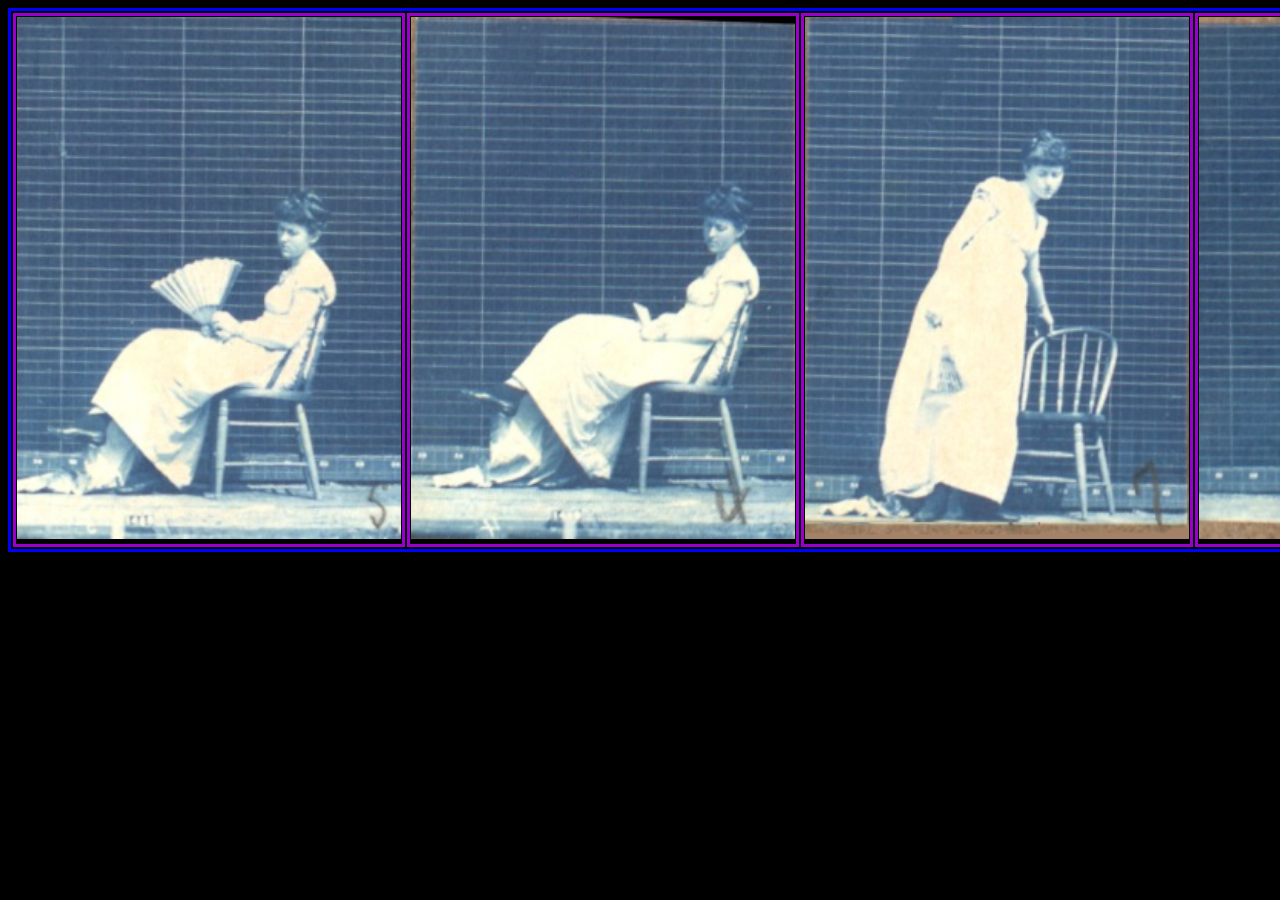
==== index.html @ aa5f5b79 "Update index.html" ====
<!doctype html>
<html lang="en-US">
<head>
  <title>Project #1</title>
  <link href="css/resequencing.css" rel="stylesheet">
</head>
<body>
  <table>
    <tr>
      <td>
        <img src="images/file_1.png">
      </td>
      <td>
        <img src="images/file_2.png">
      </td>
      <td>
        <img src="images/file_3.png">
      </td>
      <td>
        <img src="images/file_4.png">
      </td>
      <td>
        &nbsp;
      </td>
    </tr>
  </table>
  <script src="resequencing.js"></script>
</body>

</html>
---- css/resequencing.css ----
body { 
  background-color: black;  
}

table { 
  border: 3px solid rgb(0,0,255); 
}

td { 
  border: 3px solid #9900cc; 
}

img {
 width: 30vw; 
}

.wide { 
  width: 100%; 
}

.square { 
  background-image: url("img/cyano_horse2.png");
  background-size: auto 25%;
}
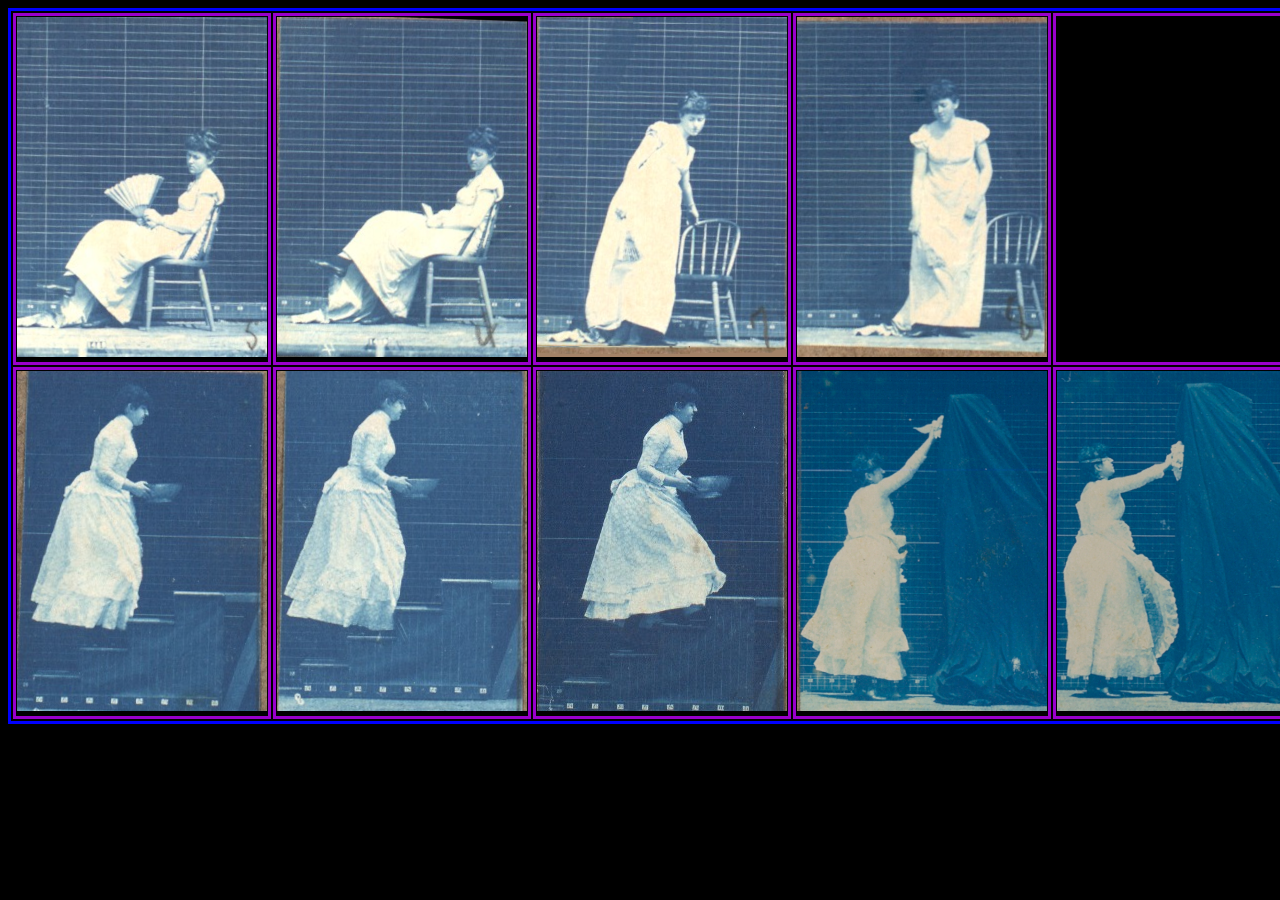
==== commit 6d72b40f: "Update index.html" ====
--- a/index.html
+++ b/index.html
@@ -23,6 +23,26 @@
         &nbsp;
       </td>
     </tr>
+    <tr>
+      <td>
+        <img src="images/file_5.png">
+      </td>
+      <td>
+        <img src="images/file_6.png">
+      </td>
+      <td>
+        <img src="images/file_7.png">
+      </td>
+      <td>
+        <img src="images/file_8.png">
+      </td>
+      <td>
+        <img src="images/file_9.png">
+      </td>
+      <td>
+        &nbsp;
+      </td>
+    </tr>
   </table>
   <script src="resequencing.js"></script>
 </body>
--- a/css/resequencing.css
+++ b/css/resequencing.css
@@ -9,16 +9,3 @@
 td { 
   border: 3px solid #9900cc; 
 }
-
-img {
- width: 30vw; 
-}
-
-.wide { 
-  width: 100%; 
-}
-
-.square { 
-  background-image: url("img/cyano_horse2.png");
-  background-size: auto 25%;
-}
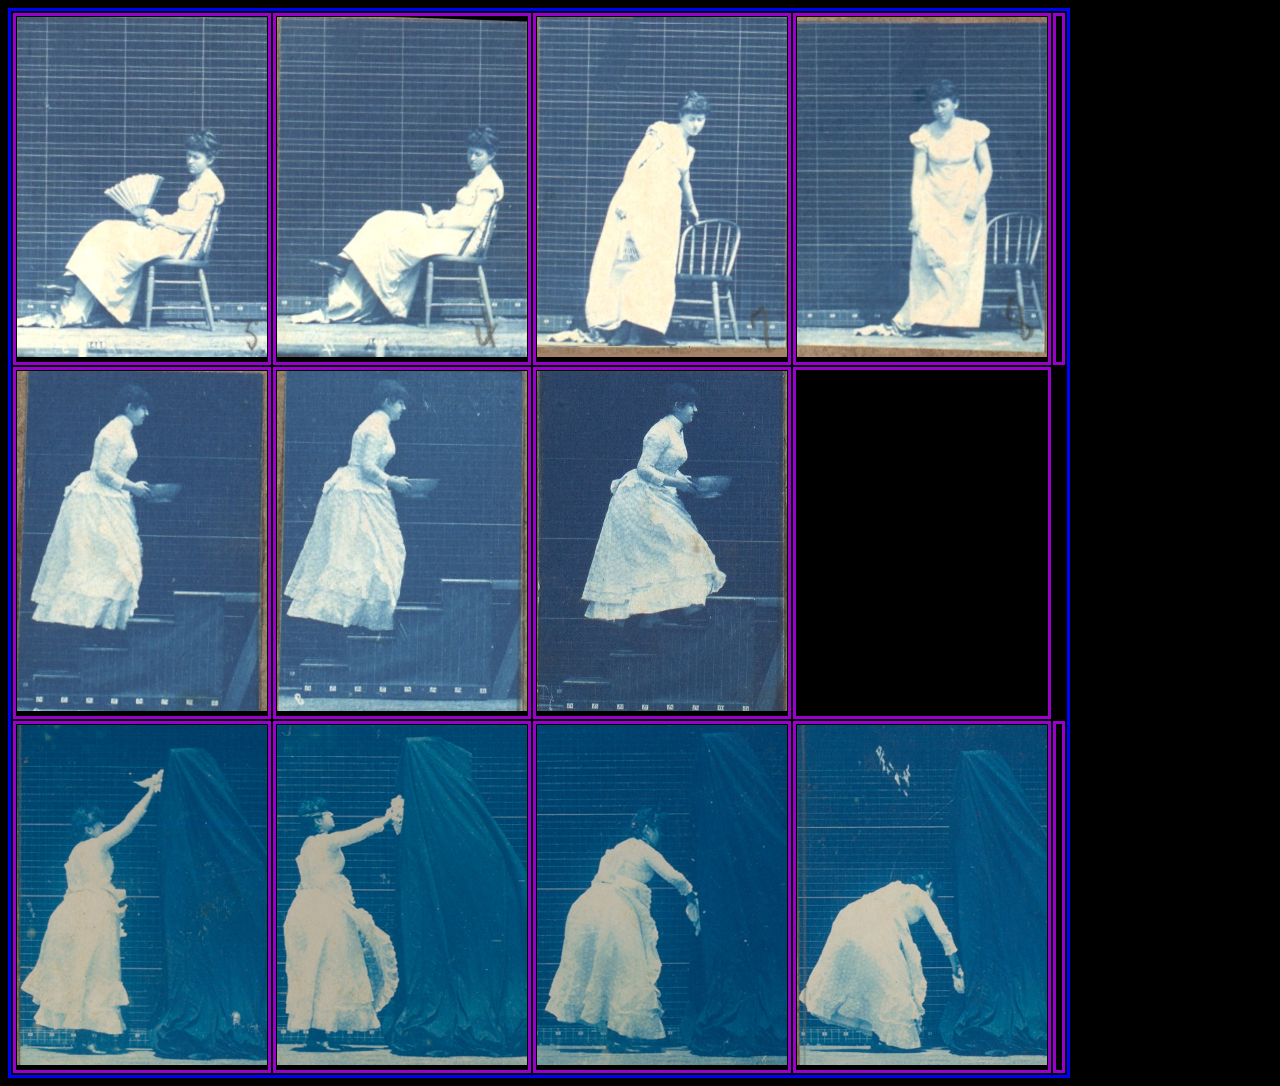
==== commit 91adf1cf: "Update index.html" ====
--- a/index.html
+++ b/index.html
@@ -34,10 +34,21 @@
         <img src="images/file_7.png">
       </td>
       <td>
+        &nbsp;
+      </td>
+    </tr>
+    <tr>
+      <td>
         <img src="images/file_8.png">
       </td>
       <td>
         <img src="images/file_9.png">
+      </td>
+      <td>
+        <img src="images/file_10.png">
+      </td>
+      <td>
+        <img src="images/file_11.png">
       </td>
       <td>
         &nbsp;
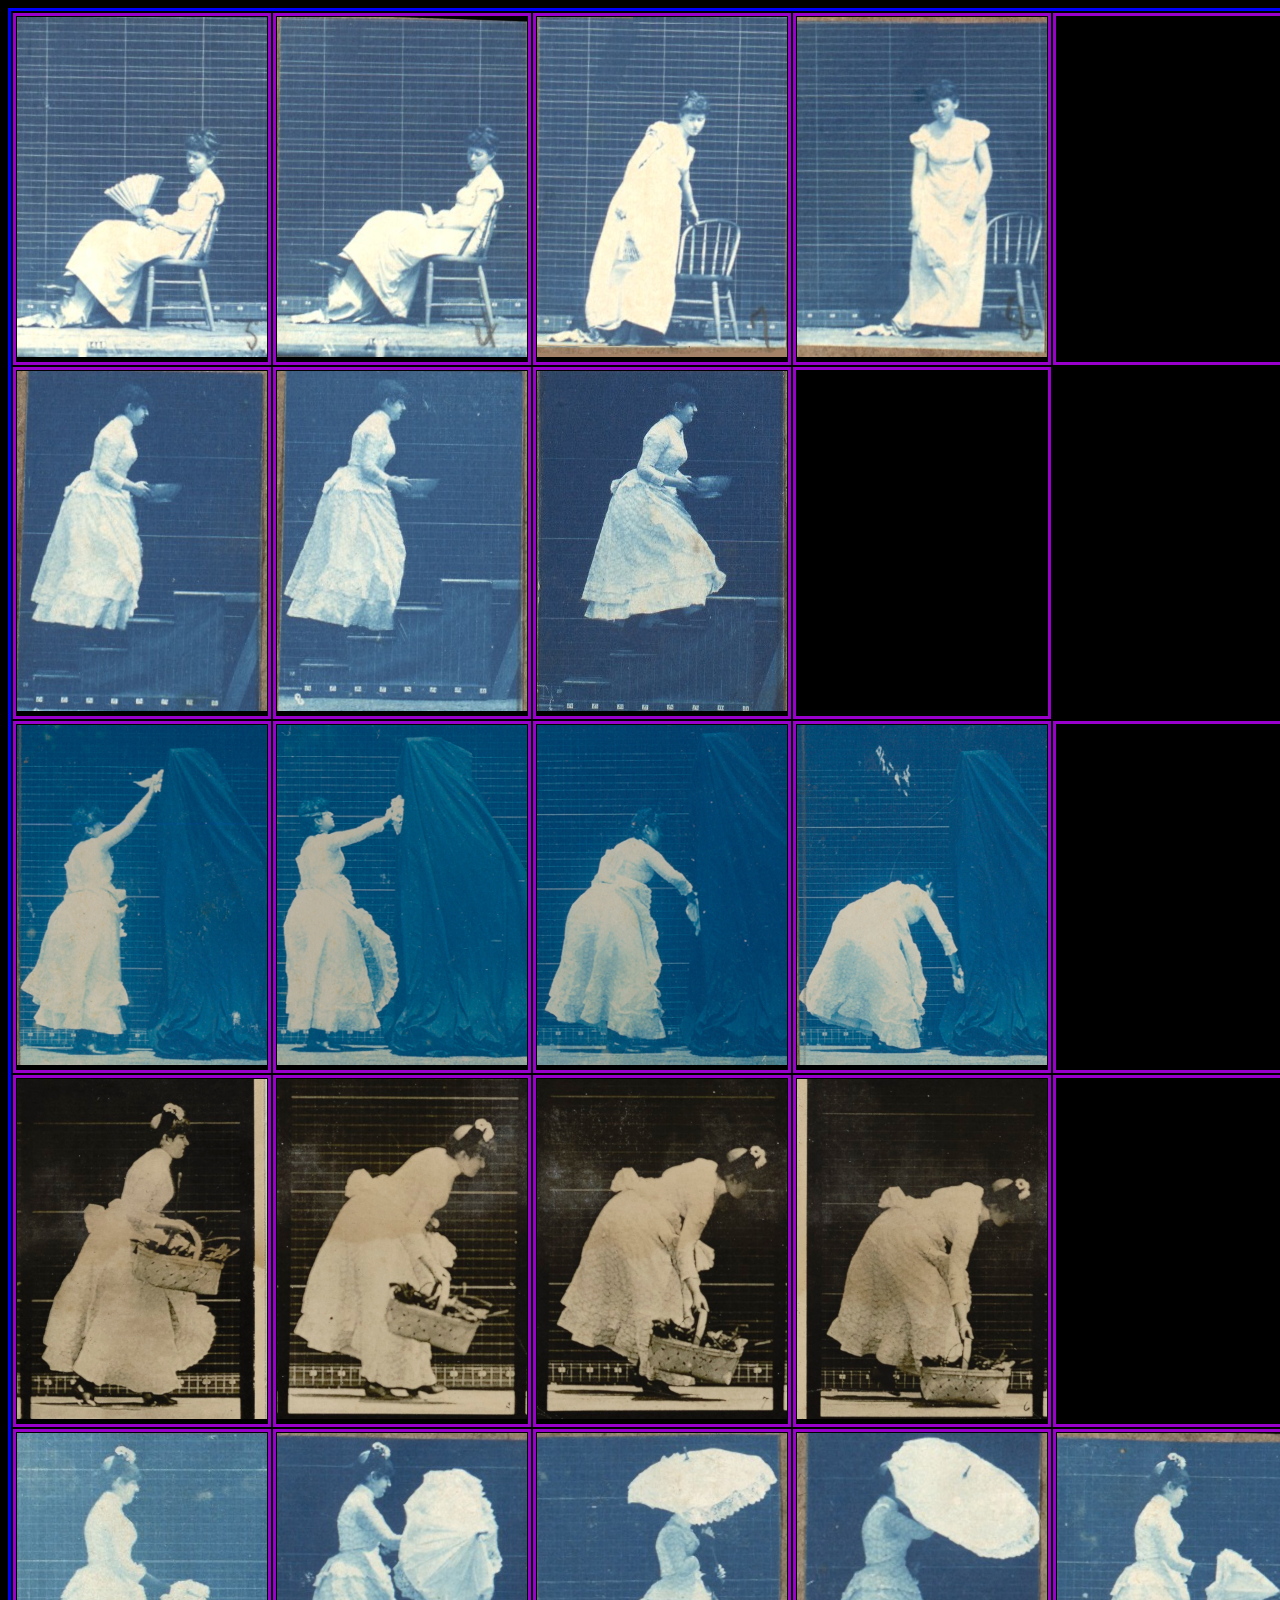
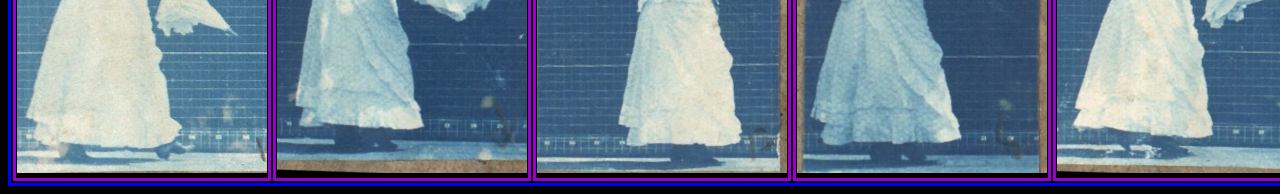
==== commit 05aaae29: "Update index.html" ====
--- a/index.html
+++ b/index.html
@@ -54,6 +54,43 @@
         &nbsp;
       </td>
     </tr>
+    <tr>
+      <td>
+        <img src="images/file_12.png">
+      </td>
+      <td>
+        <img src="images/file_13.png">
+      </td>
+      <td>
+        <img src="images/file_14.png">
+      </td>
+      <td>
+        <img src="images/file_15.png">
+      </td>
+      <td>
+        &nbsp;
+      </td>
+    </tr>
+    <tr>
+      <td>
+        <img src="images/file_16.png">
+      </td>
+      <td>
+        <img src="images/file_17.png">
+      </td>
+      <td>
+        <img src="images/file_18.png">
+      </td>
+      <td>
+        <img src="images/file_19.png">
+      </td>
+      <td>
+        <img src="images/file_20.png">
+      </td>
+      <td>
+        &nbsp;
+      </td>
+    </tr>
   </table>
   <script src="resequencing.js"></script>
 </body>
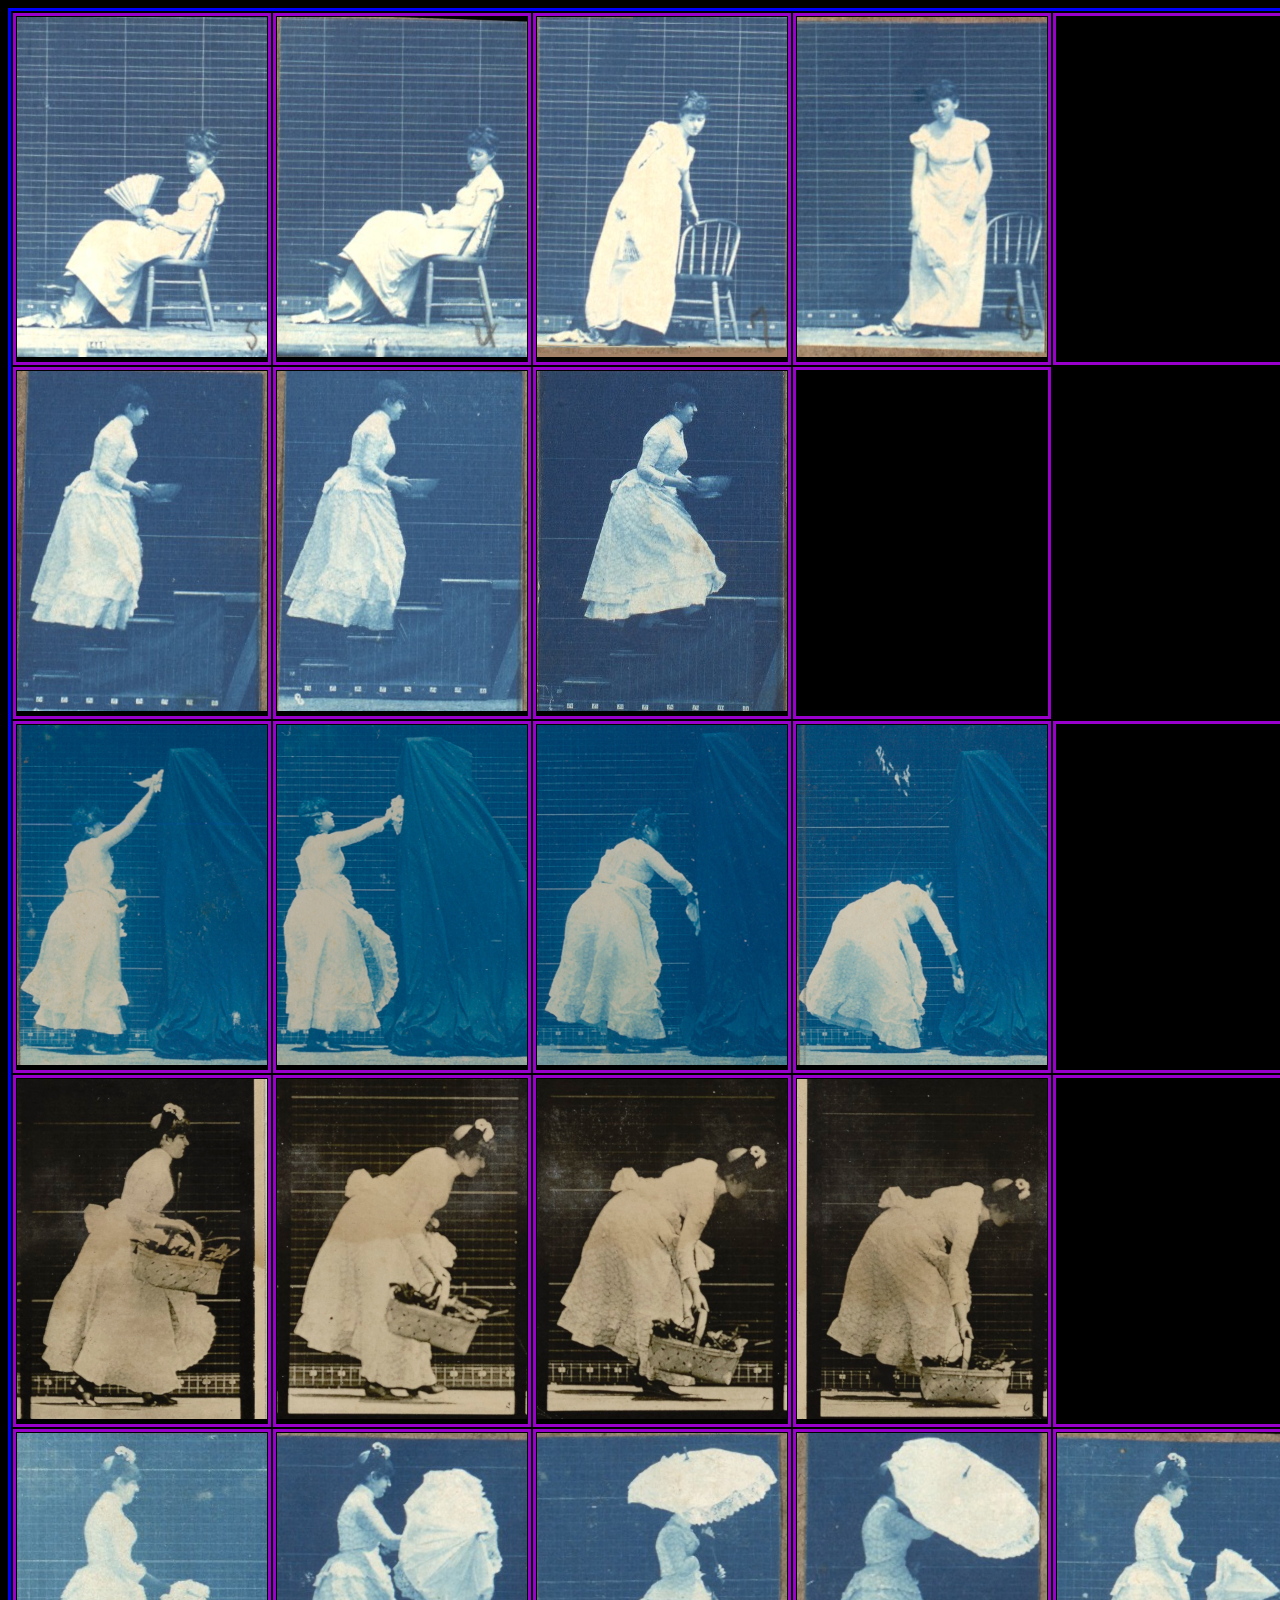
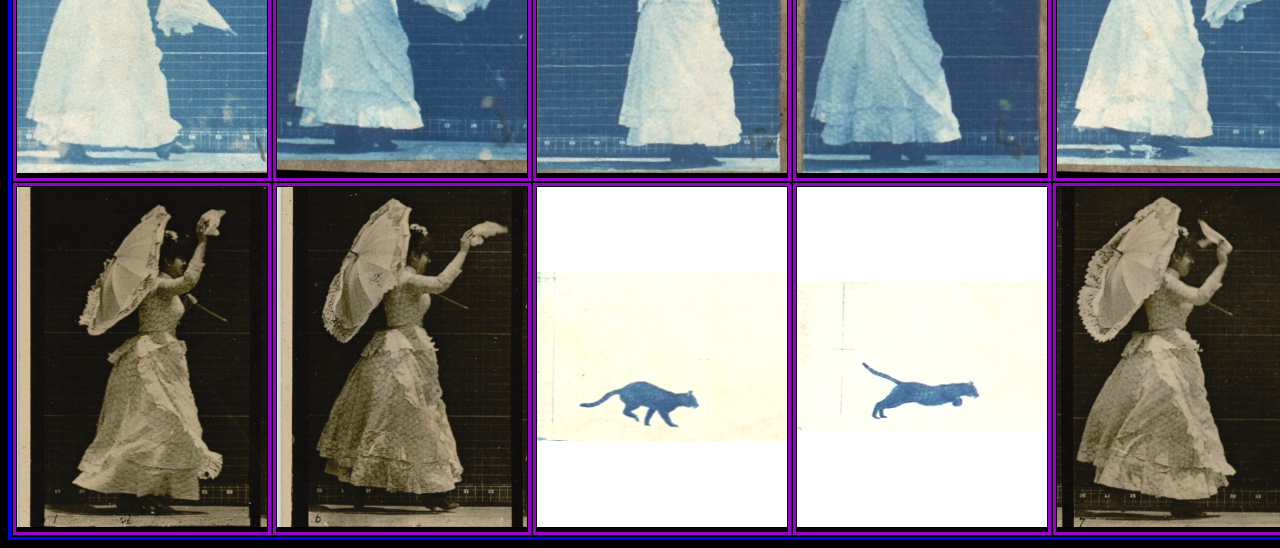
==== commit ecf19d55: "Update index.html" ====
--- a/index.html
+++ b/index.html
@@ -91,6 +91,26 @@
         &nbsp;
       </td>
     </tr>
+    <tr>
+      <td>
+        <img src="images/file_21.png">
+      </td>
+      <td>
+        <img src="images/file_22.png">
+      </td>
+      <td>
+        <img src="images/file_23.png">
+      </td>
+      <td>
+        <img src="images/file_24.png">
+      </td>
+      <td>
+        <img src="images/file_25.png">
+      </td>
+      <td>
+        &nbsp;
+      </td>
+    </tr>
   </table>
   <script src="resequencing.js"></script>
 </body>
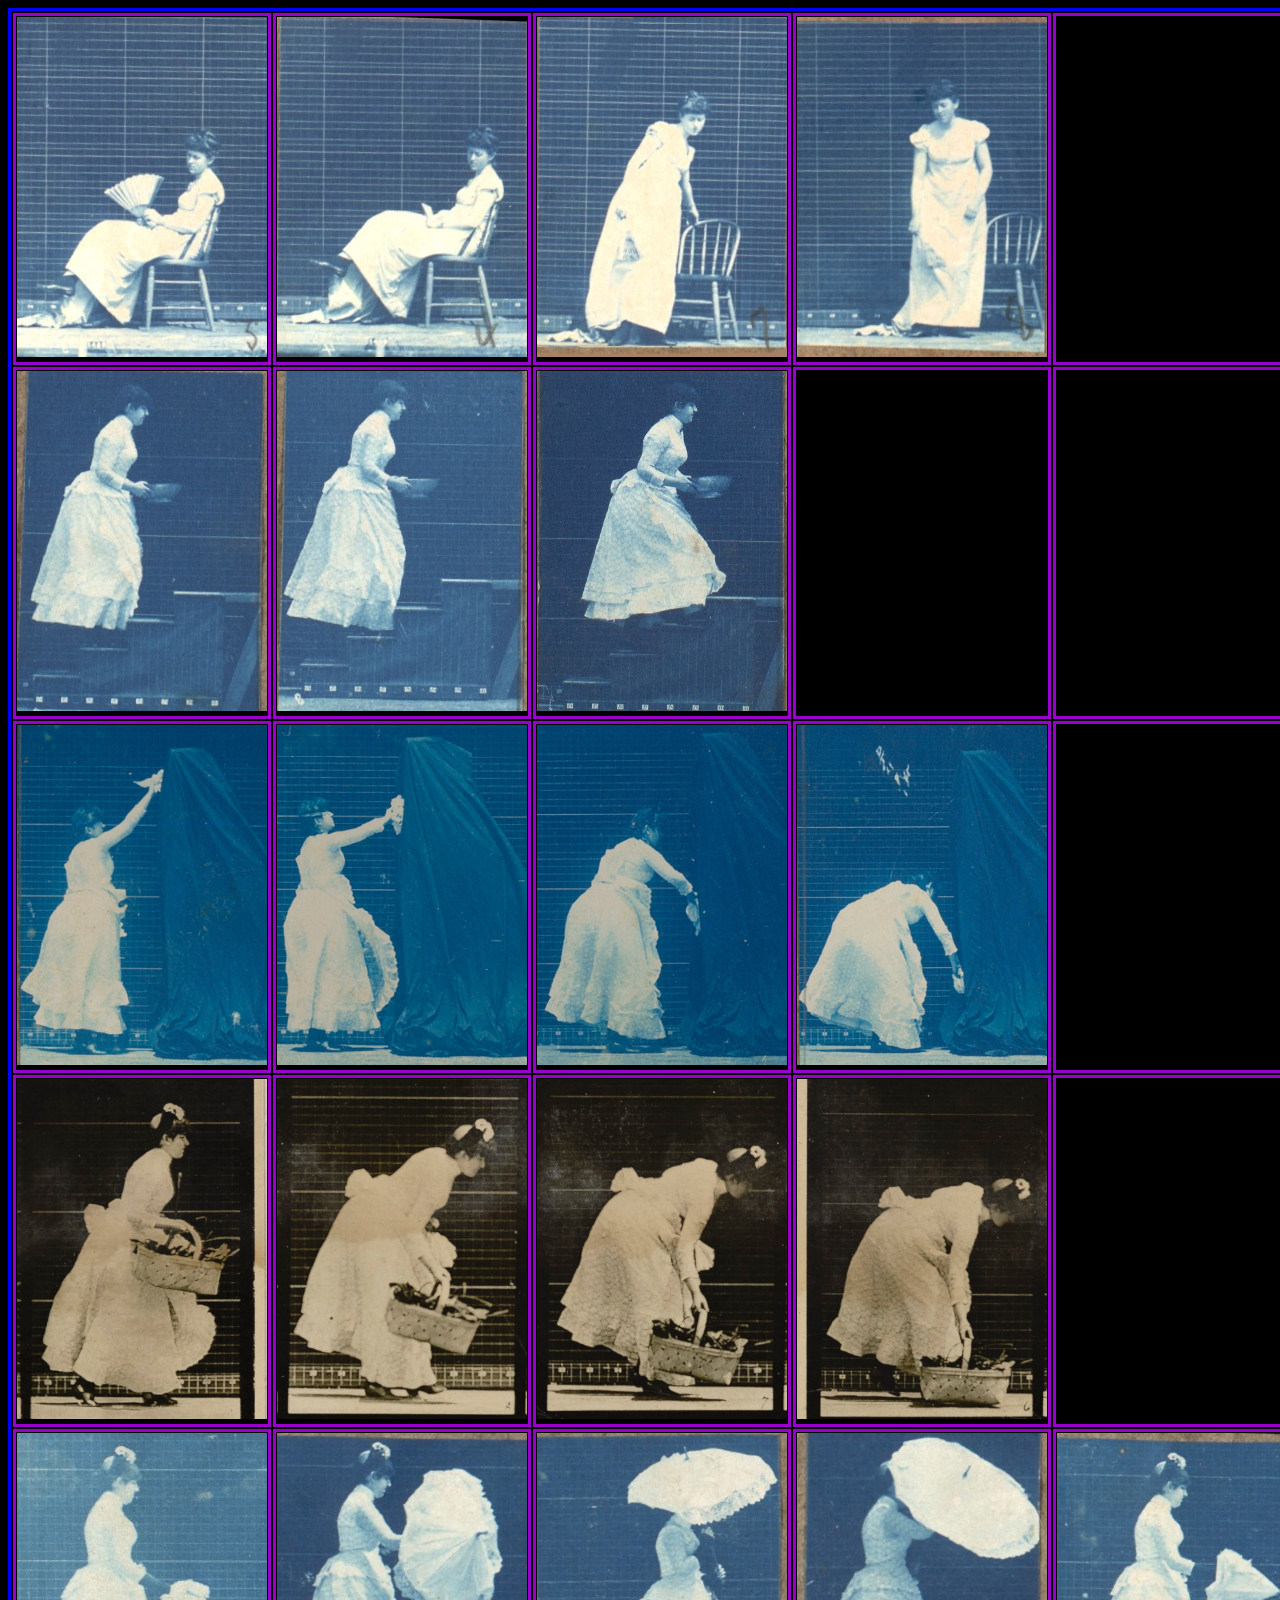
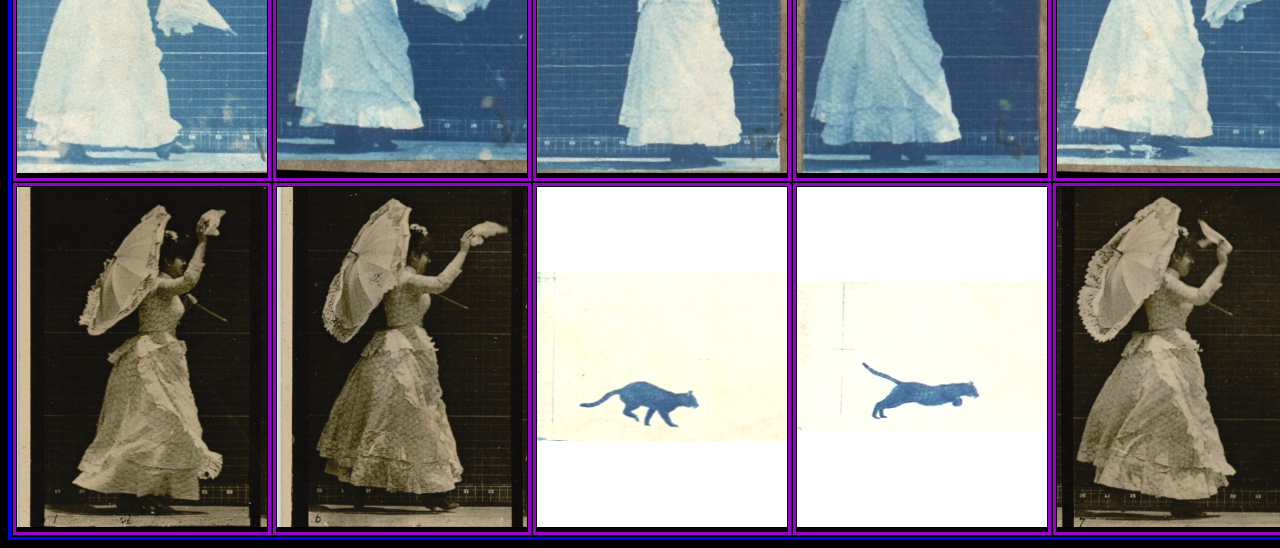
==== commit 7e2245d3: "Update index.html" ====
--- a/index.html
+++ b/index.html
@@ -32,6 +32,9 @@
       </td>
       <td>
         <img src="images/file_7.png">
+      </td>
+      <td>
+        &nbsp;
       </td>
       <td>
         &nbsp;
@@ -87,9 +90,6 @@
       <td>
         <img src="images/file_20.png">
       </td>
-      <td>
-        &nbsp;
-      </td>
     </tr>
     <tr>
       <td>
@@ -107,9 +107,6 @@
       <td>
         <img src="images/file_25.png">
       </td>
-      <td>
-        &nbsp;
-      </td>
     </tr>
   </table>
   <script src="resequencing.js"></script>
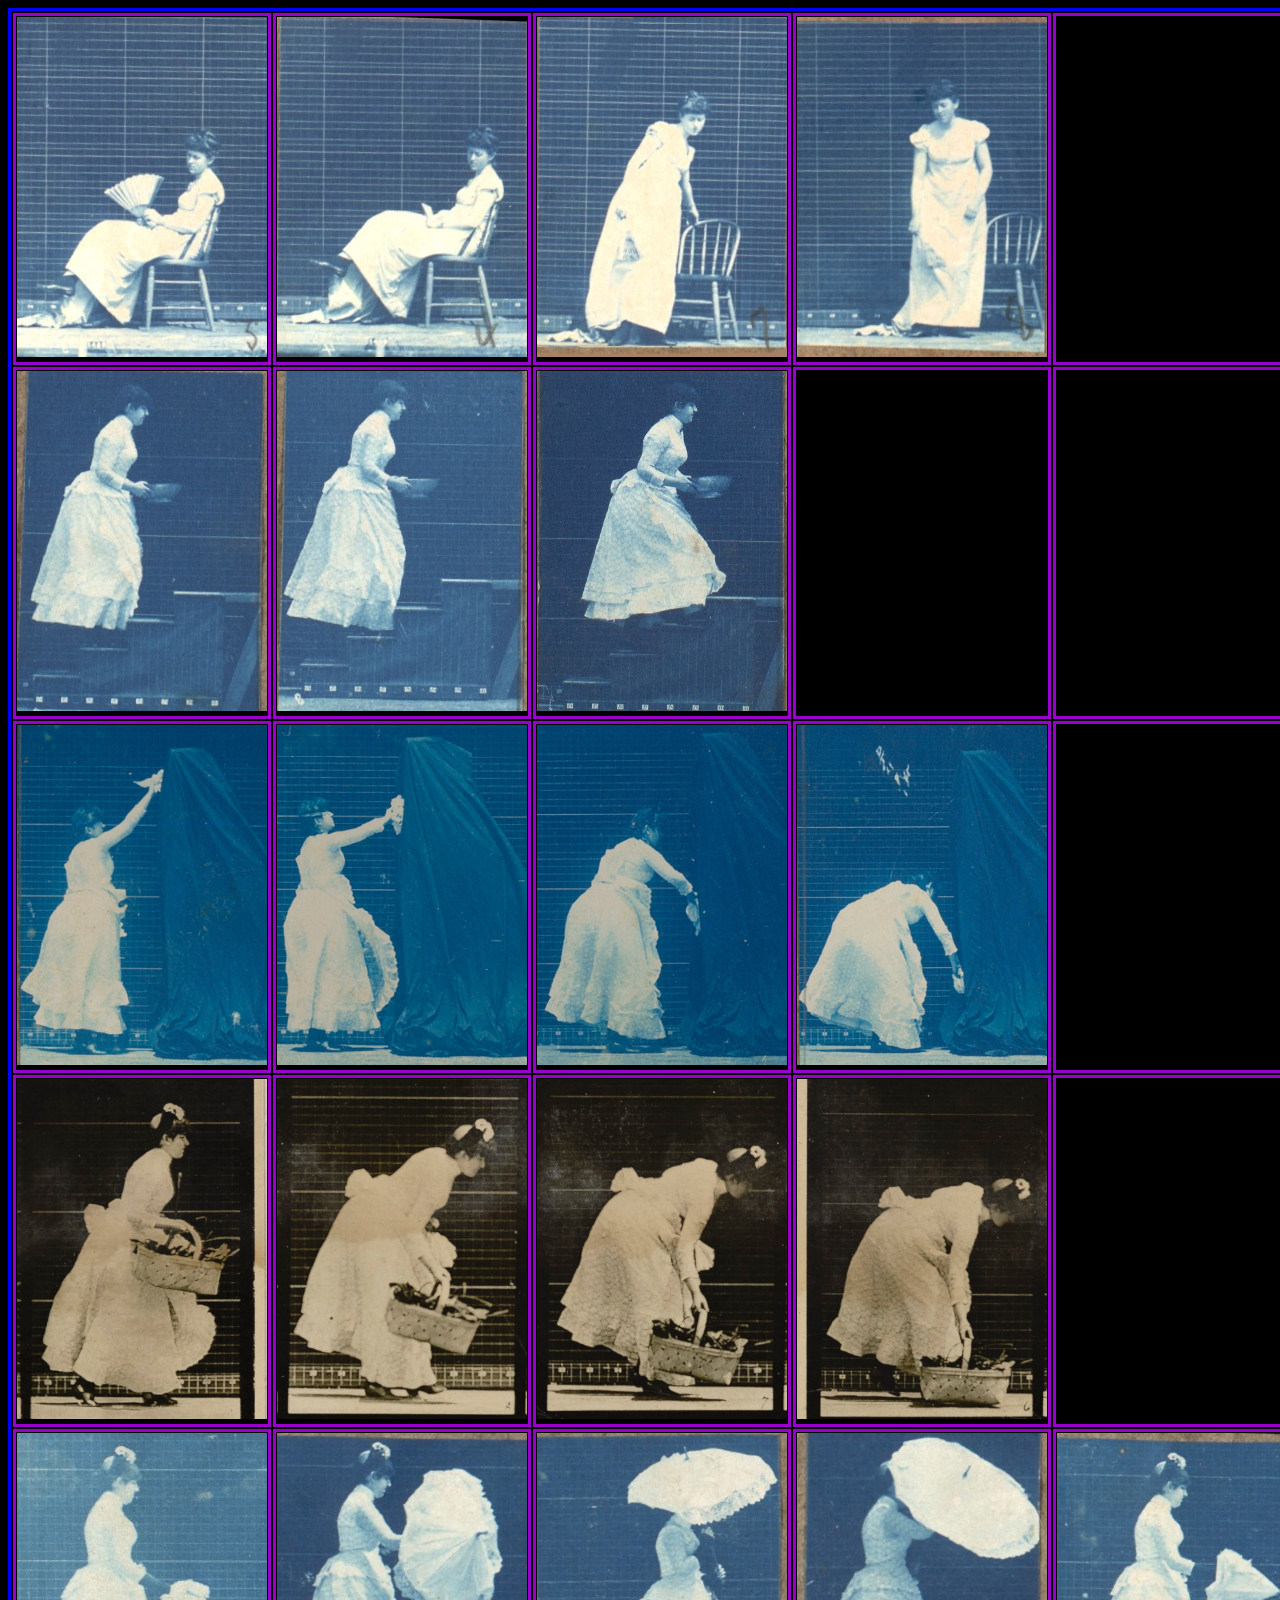
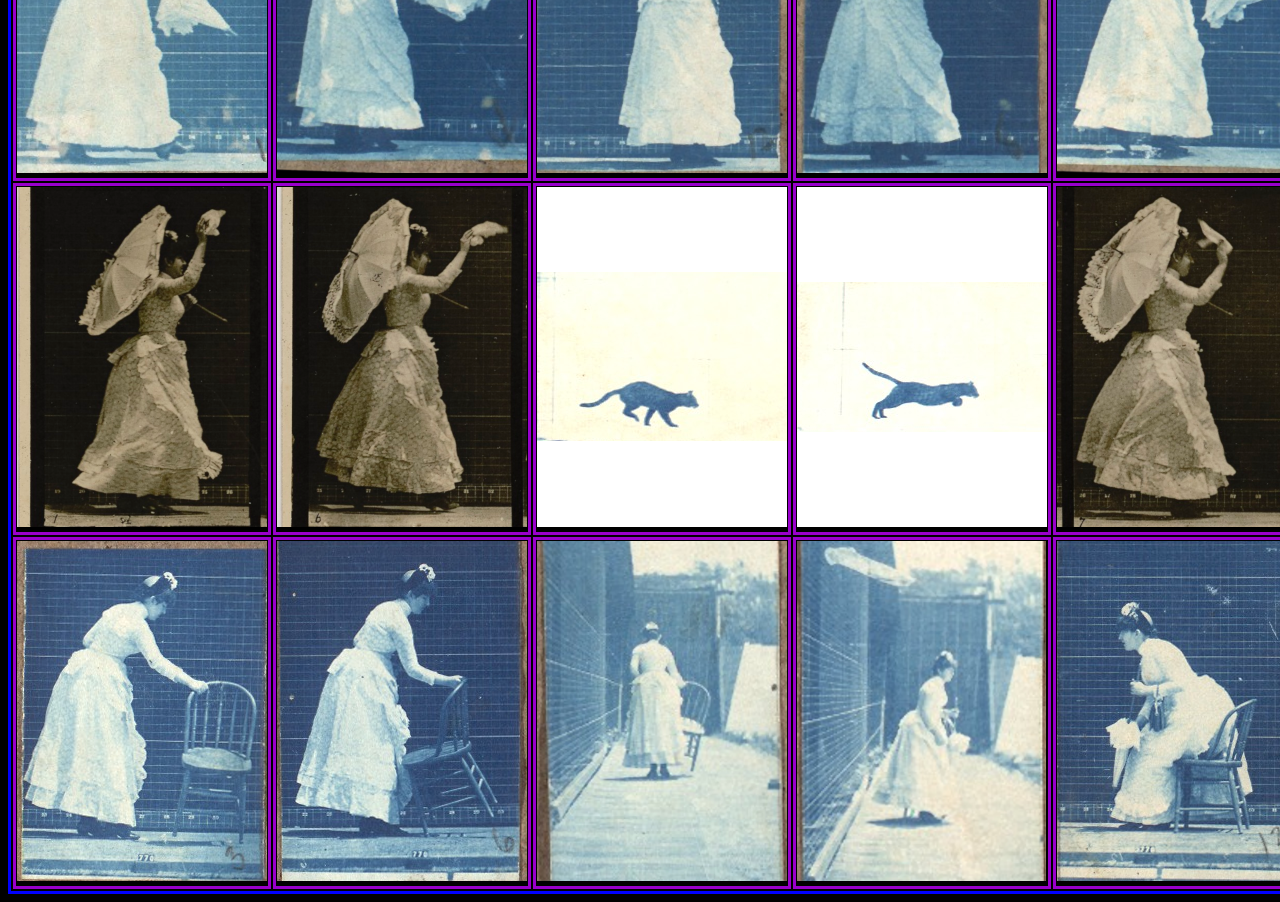
==== commit d4e76ea9: "Update index.html" ====
--- a/index.html
+++ b/index.html
@@ -108,6 +108,23 @@
         <img src="images/file_25.png">
       </td>
     </tr>
+    <tr>
+      <td>
+        <img src="images/file_26.png">
+      </td>
+      <td>
+        <img src="images/file_27.png">
+      </td>
+      <td>
+        <img src="images/file_28.png">
+      </td>
+      <td>
+        <img src="images/file_29.png">
+      </td>
+      <td>
+        <img src="images/file_30.png">
+      </td>
+    </tr>
   </table>
   <script src="resequencing.js"></script>
 </body>
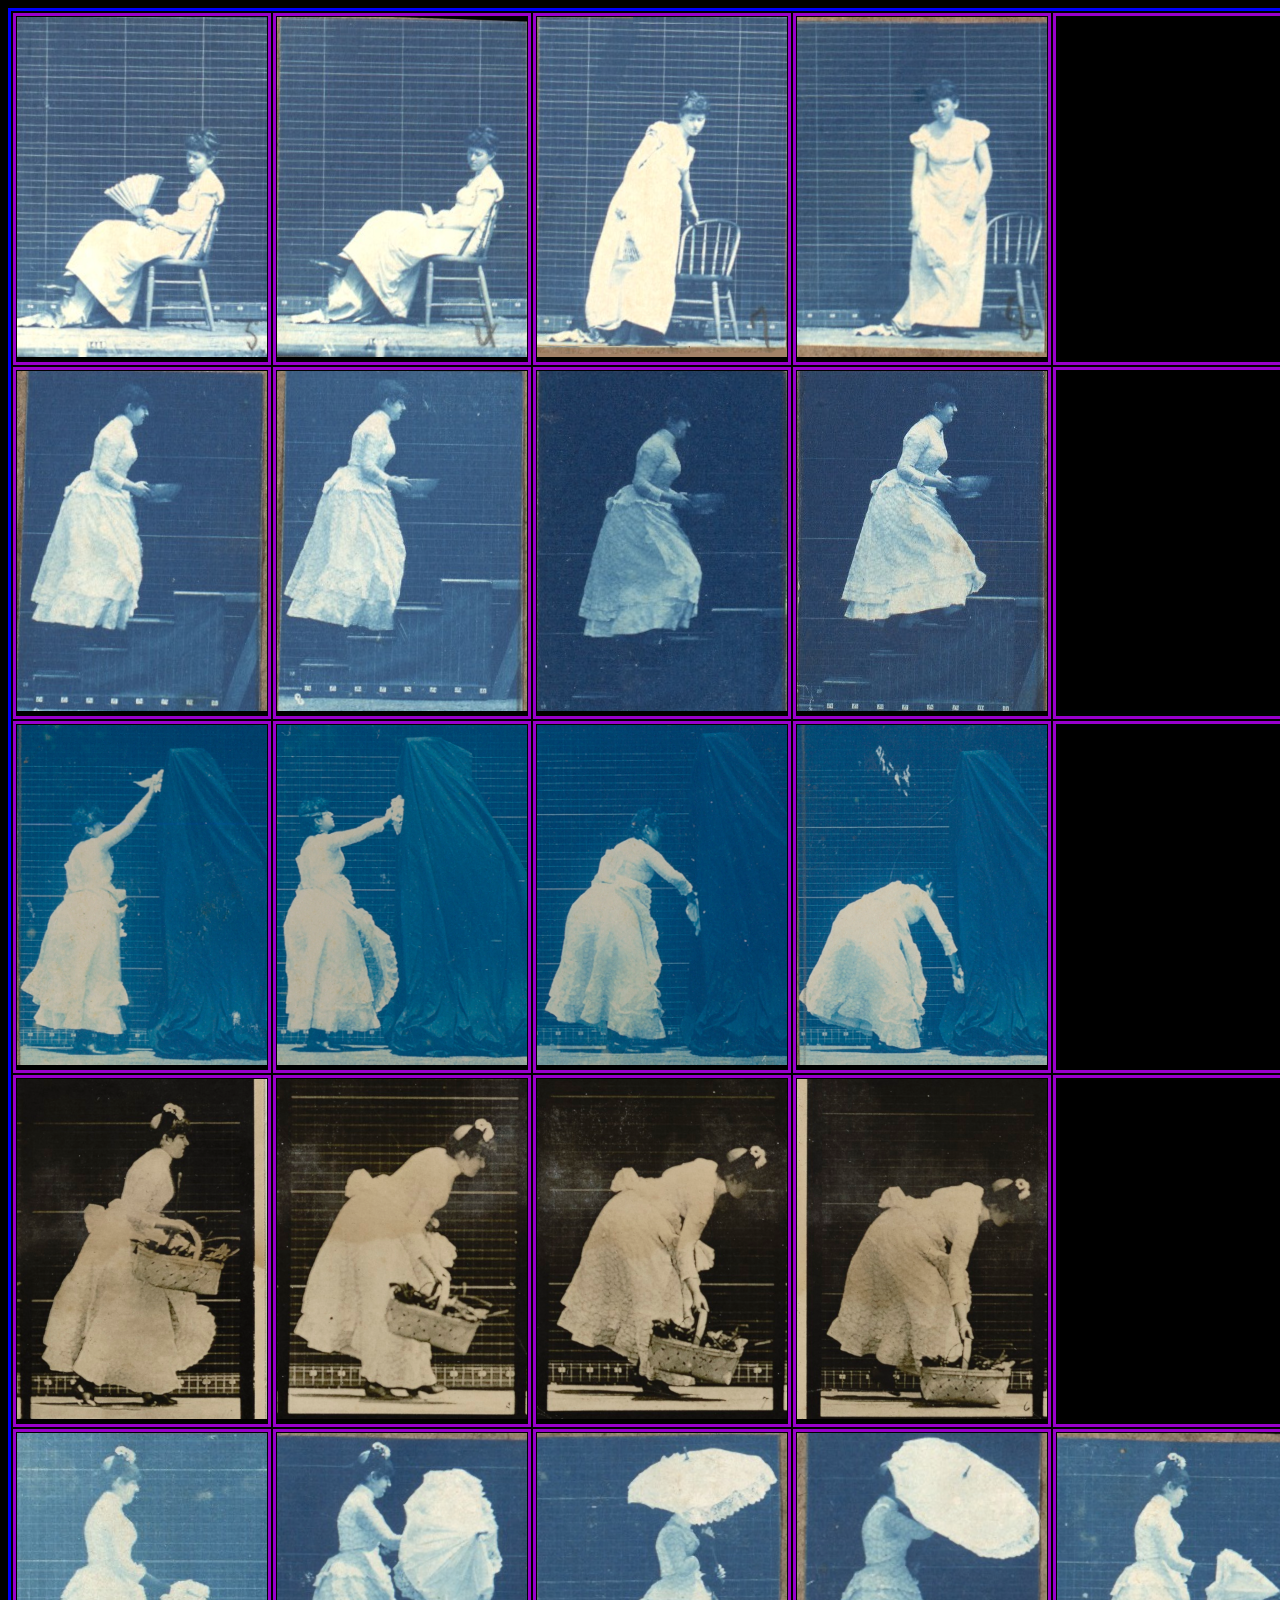
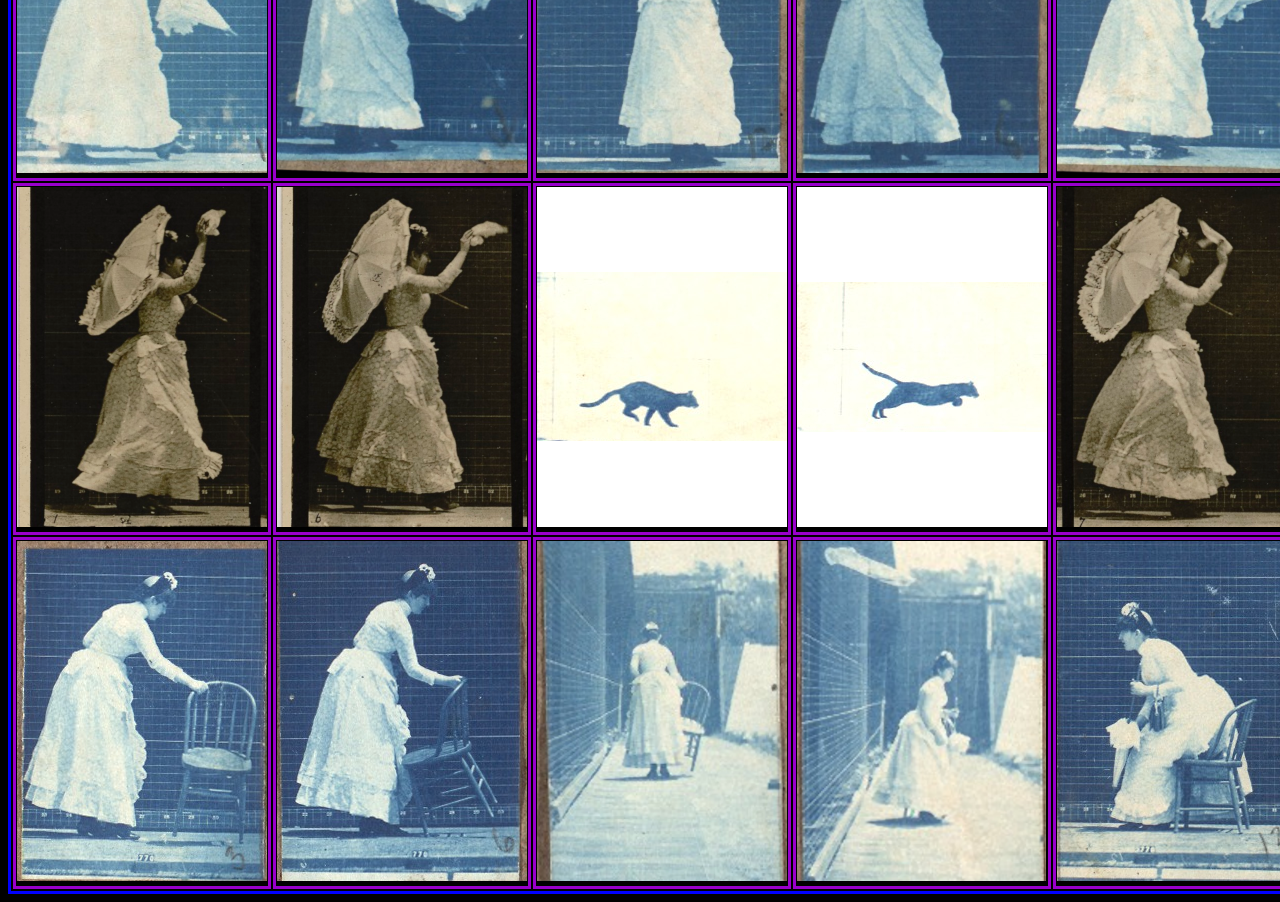
==== commit df65f837: "Update index.html" ====
--- a/index.html
+++ b/index.html
@@ -31,10 +31,10 @@
         <img src="images/file_6.png">
       </td>
       <td>
-        <img src="images/file_7.png">
+        <img src="images/file_6a.png">
       </td>
       <td>
-        &nbsp;
+        <img src="images/file_7.png">
       </td>
       <td>
         &nbsp;
